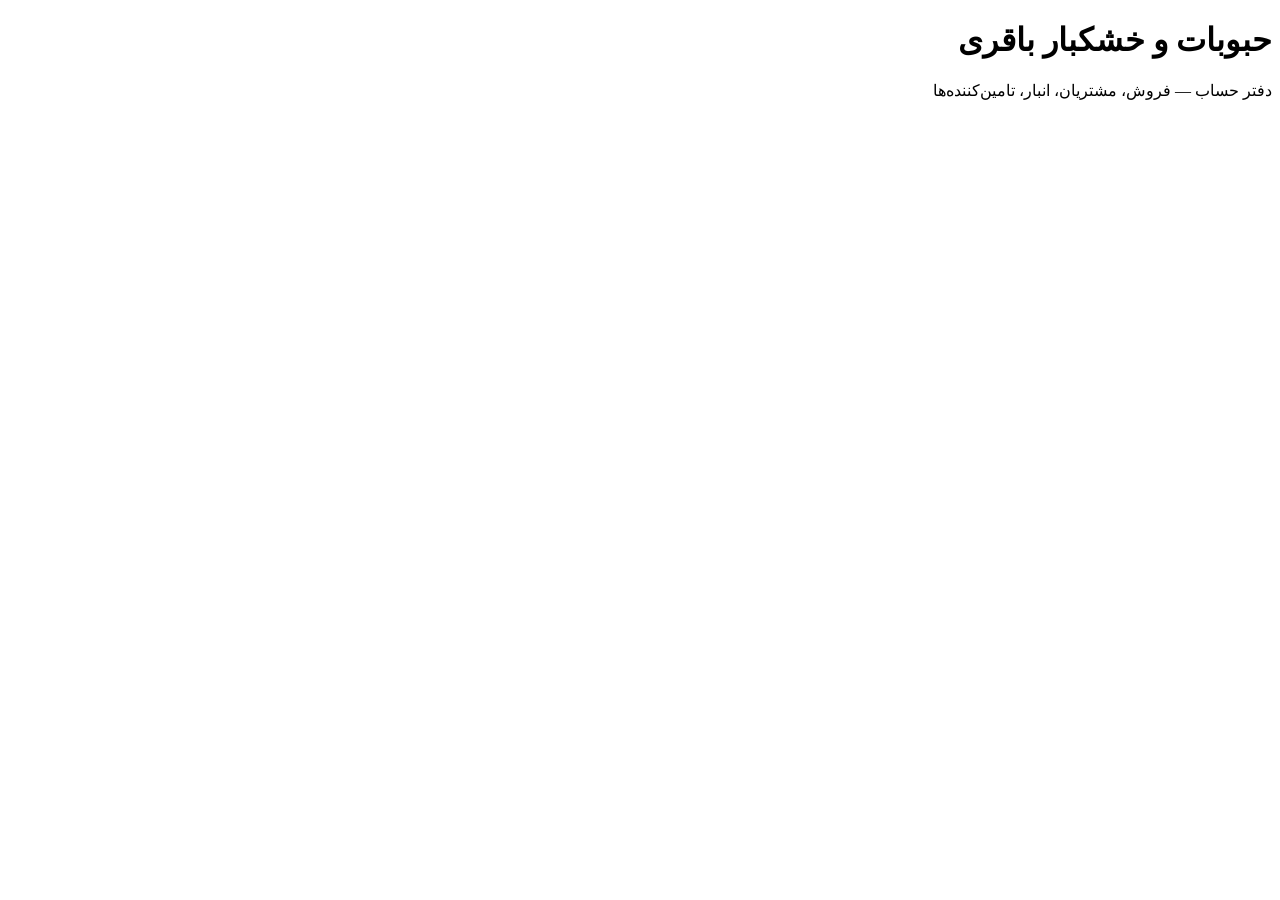
==== index.html @ 44a93c61 "Add files via upload" ====
<!DOCTYPE html>
<html lang="fa" dir="rtl" data-spa-shell="1">
<head>
<meta charset="UTF-8">
<meta http-equiv="Cache-Control" content="no-cache, no-store, must-revalidate">
<meta http-equiv="Pragma" content="no-cache">
<meta http-equiv="Expires" content="0">
<meta name="viewport" content="width=device-width, initial-scale=1.0, maximum-scale=1.0">
<link rel="manifest" href="./manifest.json">
<meta name="apple-mobile-web-app-capable" content="yes">
<meta name="apple-mobile-web-app-status-bar-style" content="black-translucent">
<meta name="apple-mobile-web-app-title" content="باقری">
<link rel="apple-touch-icon" href="./icons/apple-touch-icon.png">
<title>داشبورد — حبوبات و خشکبار باقری</title>
<script src="./vendor/xlsx.full.min.js"></script>
<script src="./vendor/html2canvas.min.js"></script>
<link rel="stylesheet" href="./css/app.css">
<style>
.report-section{margin-bottom:22px;}
.report-section h3{font-size:1rem;margin:0 0 10px;font-weight:800;}
.report-note{font-size:.75rem;color:var(--ink-soft);margin:6px 0 0;line-height:1.5;}
.debt-row a{text-decoration:none;color:inherit;}
</style>
</head>
<body class="page-dashboard">
<header>
  <h1>حبوبات و خشکبار باقری</h1>
  <p>دفتر حساب — فروش، مشتریان، انبار، تامین‌کننده‌ها</p>
</header>
<nav id="nav"></nav>
<main id="main"></main>
<button class="fab" id="fab" style="display:none;">+</button>
<div id="modalRoot"></div>
<div class="toast" id="toast"></div>
<div id="printArea"></div>

<script src="./js/models.js"></script>
<script src="./js/ui.js"></script>
<script src="./js/db.js"></script>
<script src="./js/calc.js"></script>
<script src="./js/stock.js"></script>
<script src="./js/payments.js"></script>
<script src="./js/backup.js"></script>
<script src="./js/pin-lock.js"></script>
<script src="./js/nav.js"></script>
<script src="./js/app.js"></script>
<script src="./js/prospect-scoring.js"></script>
<script src="./js/prospect-db.js"></script>
<script src="./js/prospect-core.js"></script>
<script src="./js/router.js"></script>
<script src="./js/view.host.js"></script>
<script src="./js/views/dashboard.js"></script>
<script src="./js/views/reports.js"></script>
<script src="./js/views/products.js"></script>
<script src="./js/views/inventory.js"></script>
<script src="./js/views/customers.js"></script>
<script src="./js/views/customer.js"></script>
<script src="./js/views/payments.js"></script>
<script src="./js/views/invoices.js"></script>
<script src="./js/views/suppliers.js"></script>
<script src="./js/views/supplier.js"></script>
<script src="./js/views/visits.js"></script>
<script src="./js/views/prospects.js"></script>
<script src="./js/views/prospect.js"></script>
<script src="./js/views/prospect-routes.js"></script>
<script src="./js/views/evaluation.js"></script>
<script src="./js/views/checks.js"></script>
<script src="./js/views/invoice.js"></script>
<script src="./js/views/settings.js"></script>

<script>
/* Phase 3-9 SPA shell */
bootSpaShell();
</script>
<script src="./js/sw-register.js"></script>
</body>
</html>
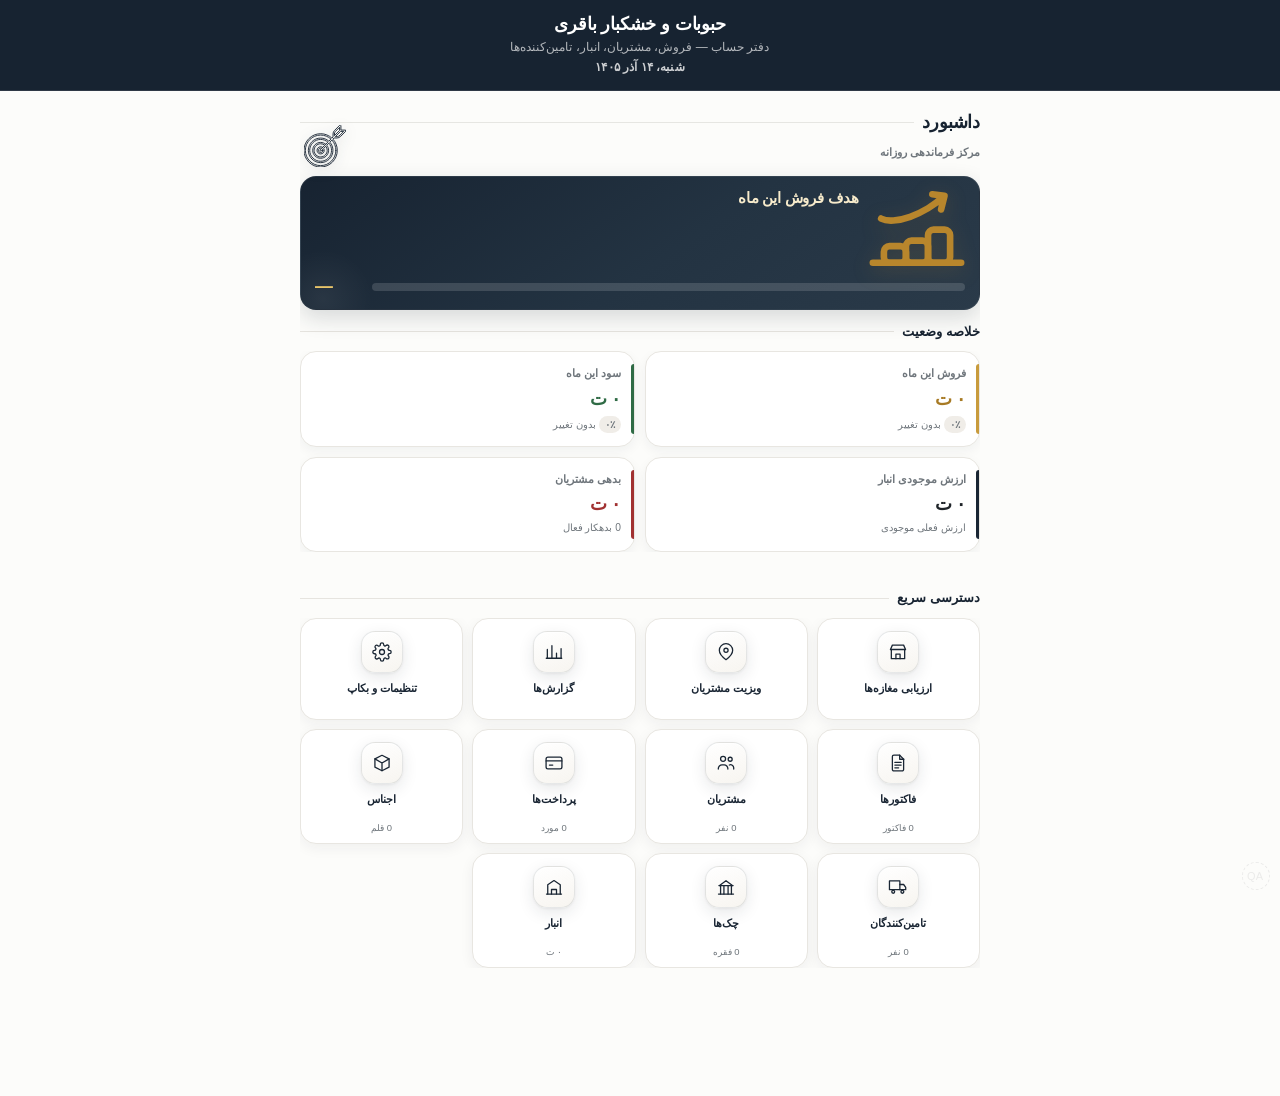
==== commit f81ce5b5: "Add files via upload" ====
--- a/index.html
+++ b/index.html
@@ -26,6 +26,7 @@
 <header>
   <h1>حبوبات و خشکبار باقری</h1>
   <p>دفتر حساب — فروش، مشتریان، انبار، تامین‌کننده‌ها</p>
+  <p class="header-date" id="header-date" aria-live="polite"></p>
 </header>
 <nav id="nav"></nav>
 <main id="main"></main>
--- a/css/app.css
+++ b/css/app.css
@@ -0,0 +1,2037 @@
+/* ============================================================
+   حبوبات و خشکبار باقری — Design System
+   Navy + Green + White | Mobile-First | CSS only
+   Compatible with all existing HTML class names
+   ============================================================ */
+
+:root{
+  /* Core palette (Option 3 reference) */
+  --color-primary:#172331;
+  --color-primary-dark:#0D151D;
+  --color-primary-soft:#293847;
+  --color-accent:#C89B3C;
+  --color-accent-dark:#A77A24;
+  --color-accent-soft:#F0EDE8;
+  --color-bg:#FCFCFA;
+  --color-surface:#FFFFFF;
+  --color-surface-2:#F3F1ED;
+  --color-border:#E6E4DF;
+  --color-text:#1F2429;
+  --color-text-muted:#6F767C;
+  --color-success:#2F6B45;
+  --color-success-soft:#E8F3EC;
+  --color-danger:#A13131;
+  --color-warning:#D97706;
+  --color-warning-soft:#FEF3E2;
+  --color-info:#1A2634;
+
+  --shadow-xs:0 1px 2px rgba(26,38,52,.04);
+  --shadow-sm:0 4px 12px rgba(26,38,52,.06);
+  --shadow-md:0 8px 24px rgba(26,38,52,.09);
+  --radius-xs:8px;
+  --radius-sm:12px;
+  --radius-md:16px;
+  --radius-lg:20px;
+  --radius-pill:999px;
+  --space-1:4px;
+  --space-2:8px;
+  --space-3:12px;
+  --space-4:16px;
+  --space-5:20px;
+  --space-6:24px;
+  --touch:44px;
+  --safe-top:env(safe-area-inset-top,0px);
+  --safe-bottom:env(safe-area-inset-bottom,0px);
+  --font:-apple-system,BlinkMacSystemFont,'Vazirmatn','Segoe UI',Tahoma,sans-serif;
+
+  /* Legacy aliases — do not remove */
+  --primary:var(--color-primary);
+  --primary-dark:var(--color-primary-dark);
+  --primary-soft:var(--color-primary-soft);
+  --accent:var(--color-accent);
+  --accent-dark:var(--color-accent-dark);
+  --accent-soft:var(--color-accent-soft);
+  --bg:var(--color-bg);
+  --surface:var(--color-surface);
+  --surface-2:var(--color-surface-2);
+  --text:var(--color-text);
+  --muted:var(--color-text-muted);
+  --success:var(--color-success);
+  --danger:var(--color-danger);
+  --warning:var(--color-warning);
+  --border:var(--color-border);
+  --shadow:var(--shadow-sm);
+  --shadow-sm:0 4px 12px rgba(26,38,52,.06);
+  --radius:var(--radius-md);
+  --radius-sm:12px;
+  --paper:var(--color-bg);
+  --paper-2:var(--color-surface);
+  --card:var(--color-surface);
+  --ink:var(--color-text);
+  --ink-soft:var(--color-text-muted);
+  --olive:var(--color-success);
+  --olive-dark:var(--color-primary);
+  --gold:var(--color-accent);
+  --gold-soft:var(--color-accent-soft);
+  --rust:var(--color-danger);
+  --amber:var(--color-warning);
+  --red:var(--color-danger);
+  --line:var(--color-border);
+}
+
+*,*::before,*::after{box-sizing:border-box;-webkit-tap-highlight-color:transparent;}
+html{-webkit-text-size-adjust:100%;}
+body{
+  margin:0;
+  font-family:var(--font);
+  background:var(--color-bg);
+  color:var(--color-text);
+  min-height:100vh;
+  font-size:15px;
+  line-height:1.55;
+  font-variant-numeric:tabular-nums;
+  -webkit-font-smoothing:antialiased;
+}
+
+/* ===================== HEADER ===================== */
+header{
+  padding:calc(12px + var(--safe-top)) 16px 14px;
+  text-align:center;
+  background:var(--color-primary);
+  border-bottom:1px solid rgba(255,255,255,0.08);
+  color:#fff;
+  position:relative;
+  z-index:5;
+}
+header h1{
+  margin:0;
+  font-size:1.08rem;
+  font-weight:800;
+  color:#fff;
+  letter-spacing:.15px;
+  line-height:1.35;
+}
+header p{
+  margin:3px 0 0;
+  font-size:.75rem;
+  color:rgba(255,255,255,.68);
+  font-weight:500;
+  line-height:1.4;
+}
+header .header-date{
+  margin:4px 0 0;
+  font-size:.72rem;
+  color:rgba(255,255,255,.78);
+  font-weight:600;
+  line-height:1.35;
+  letter-spacing:.1px;
+}
+
+/* ===================== NAV (top bar only — never match .bottom-nav) ===================== */
+nav#nav{
+  display:flex;
+  overflow-x:auto;
+  gap:6px;
+  background:var(--color-surface);
+  border-bottom:1px solid var(--color-border);
+  position:sticky;
+  top:0;
+  z-index:10;
+  -webkit-overflow-scrolling:touch;
+  padding:8px 10px;
+  box-shadow:var(--shadow-xs);
+  scrollbar-width:none;
+}
+nav#nav::-webkit-scrollbar{display:none;}
+nav#nav button,
+nav#nav a.nav-link{
+  flex:0 0 auto;
+  min-width:auto;
+  min-height:34px;
+  padding:6px 12px;
+  border:1px solid transparent;
+  background:transparent;
+  font-family:inherit;
+  font-size:.76rem;
+  font-weight:600;
+  color:var(--color-text-muted);
+  cursor:pointer;
+  border-radius:var(--radius-pill);
+  white-space:nowrap;
+  text-decoration:none;
+  display:inline-flex;
+  align-items:center;
+  justify-content:center;
+  transition:background .12s,color .12s;
+}
+nav#nav button.active,
+nav#nav a.nav-link.active{
+  color:#fff;
+  background:var(--color-primary);
+  border-color:var(--color-primary);
+}
+nav#nav a.nav-link:active,
+nav#nav button:active{opacity:.85;}
+
+/* ===================== MAIN ===================== */
+main{
+  padding:14px 14px calc(88px + var(--safe-bottom));
+  max-width:720px;
+  margin:0 auto;
+}
+
+/* ===================== TYPOGRAPHY ===================== */
+h2.section-title{
+  font-size:1.05rem;
+  margin:4px 0 14px;
+  color:var(--color-primary);
+  font-weight:800;
+  display:flex;
+  align-items:center;
+  gap:8px;
+  letter-spacing:-.2px;
+}
+h2.section-title::after{
+  content:"";
+  flex:1;
+  border-bottom:1px solid var(--color-border);
+  opacity:.9;
+}
+h3.sub-title{
+  font-size:.88rem;
+  margin:16px 0 10px;
+  color:var(--color-primary);
+  font-weight:800;
+}
+
+/* ===================== CARDS ===================== */
+.cards{
+  display:grid;
+  grid-template-columns:1fr 1fr;
+  gap:10px;
+  margin-bottom:14px;
+}
+.card{
+  background:var(--color-surface);
+  border:1px solid var(--color-border);
+  border-radius:var(--radius-md);
+  padding:14px;
+  box-shadow:var(--shadow-xs);
+}
+.card .label{
+  font-size:.7rem;
+  color:var(--color-text-muted);
+  margin-bottom:6px;
+  font-weight:600;
+  letter-spacing:.1px;
+}
+.card .value{
+  font-size:1.12rem;
+  font-weight:800;
+  color:var(--color-text);
+  letter-spacing:-.3px;
+  line-height:1.25;
+}
+.card.wide{grid-column:1/-1;}
+
+.accent-olive{color:var(--color-success) !important;}
+.accent-rust{color:var(--color-danger) !important;}
+.accent-red{color:var(--color-danger) !important;}
+.accent-amber{color:var(--color-warning) !important;}
+
+/* ===================== LISTS ===================== */
+.ledger-row{
+  display:flex;
+  align-items:center;
+  gap:10px;
+  padding:13px 2px;
+  border-bottom:1px solid var(--color-border);
+  cursor:pointer;
+  min-height:52px;
+}
+.ledger-row:last-child{border-bottom:none;}
+.ledger-row .name{
+  font-weight:700;
+  font-size:1rem;
+  color:var(--color-text);
+  white-space:nowrap;
+  overflow:hidden;
+  text-overflow:ellipsis;
+  min-width:0;
+  line-height:1.35;
+}
+.ledger-row .filler{
+  flex:1;
+  border-bottom:none;
+  height:0;
+  min-width:6px;
+}
+.ledger-row .amount{
+  font-weight:800;
+  white-space:nowrap;
+  text-align:left;
+  flex-shrink:0;
+  font-size:.9rem;
+  color:var(--color-text);
+  letter-spacing:-.2px;
+}
+.ledger-row .sub{
+  font-size:.72rem;
+  color:var(--color-text-muted);
+  display:block;
+  font-weight:500;
+  overflow:hidden;
+  text-overflow:ellipsis;
+  margin-top:2px;
+  line-height:1.35;
+}
+a.ledger-row{
+  text-decoration:none;
+  color:inherit;
+}
+a.ledger-row:active{
+  background:var(--color-surface-2);
+  border-radius:var(--radius-sm);
+}
+
+/* ===================== BUTTONS ===================== */
+.btn{
+  display:inline-flex;
+  align-items:center;
+  justify-content:center;
+  gap:6px;
+  background:var(--color-success);
+  color:#fff;
+  border:none;
+  padding:12px 16px;
+  min-height:var(--touch);
+  border-radius:var(--radius-sm);
+  font-family:inherit;
+  font-weight:700;
+  font-size:.88rem;
+  cursor:pointer;
+  text-decoration:none;
+  box-shadow:0 3px 12px rgba(47,107,69,.22);
+  transition:transform .1s, opacity .1s;
+}
+.btn:active{opacity:.9;transform:scale(.98);}
+.btn.secondary{
+  background:var(--color-surface);
+  color:var(--color-primary);
+  border:1.5px solid var(--color-border);
+  box-shadow:none;
+}
+.btn.danger{
+  background:var(--color-danger);
+  box-shadow:0 3px 10px rgba(224,69,69,.2);
+}
+.btn.small{
+  padding:8px 12px;
+  font-size:.78rem;
+  min-height:36px;
+  border-radius:10px;
+  box-shadow:none;
+}
+.btn:disabled{
+  opacity:.42;
+  cursor:not-allowed;
+  box-shadow:none;
+}
+.btn-row{
+  display:flex;
+  gap:8px;
+  flex-wrap:wrap;
+  margin-top:12px;
+}
+
+/* ===================== CHIPS ===================== */
+.chip-row{
+  display:flex;
+  gap:6px;
+  flex-wrap:wrap;
+  margin-bottom:12px;
+}
+.chip{
+  padding:6px 11px;
+  border-radius:var(--radius-pill);
+  border:1.5px solid var(--color-border);
+  background:var(--color-surface);
+  font-size:.74rem;
+  color:var(--color-text-muted);
+  cursor:pointer;
+  font-family:inherit;
+  font-weight:600;
+  min-height:32px;
+  line-height:1.2;
+}
+.chip.active{
+  background:var(--color-primary);
+  color:#fff;
+  border-color:var(--color-primary);
+}
+
+/* ===================== FAB ===================== */
+.fab{
+  position:fixed;
+  left:16px;
+  bottom:calc(16px + var(--safe-bottom));
+  width:56px;
+  height:56px;
+  border-radius:50%;
+  background:var(--color-success);
+  color:#fff;
+  font-size:1.75rem;
+  border:none;
+  box-shadow:0 8px 22px rgba(47,107,69,.32);
+  cursor:pointer;
+  z-index:20;
+  display:flex;
+  align-items:center;
+  justify-content:center;
+  line-height:1;
+}
+.fab:active{transform:scale(.94);}
+
+/* ===================== SHEET / MODAL ===================== */
+.overlay{
+  position:fixed;
+  inset:0;
+  background:rgba(11,31,58,.5);
+  display:flex;
+  align-items:flex-end;
+  justify-content:center;
+  /* Must be above .bottom-nav (z-index:40) so sheet actions are tappable */
+  z-index:60;
+}
+.sheet{
+  background:var(--color-surface);
+  width:100%;
+  max-width:720px;
+  max-height:90vh;
+  overflow-y:auto;
+  border-radius:var(--radius-lg) var(--radius-lg) 0 0;
+  /* Extra bottom padding so primary actions (ثبت) are not flush / covered */
+  padding:18px 16px calc(28px + var(--safe-bottom));
+  border-top:none;
+  -webkit-overflow-scrolling:touch;
+  box-shadow:0 -10px 40px rgba(11,31,58,.15);
+}
+.sheet h3{
+  margin:0 0 14px;
+  color:var(--color-primary);
+  padding-left:32px;
+  font-weight:800;
+  font-size:1.05rem;
+}
+.field{margin-bottom:14px;}
+.field label{
+  display:block;
+  font-size:.75rem;
+  color:var(--color-text-muted);
+  margin-bottom:6px;
+  font-weight:600;
+}
+.field input,
+.field select,
+.field textarea{
+  width:100%;
+  padding:12px 14px;
+  border:1.5px solid var(--color-border);
+  border-radius:var(--radius-sm);
+  font-family:inherit;
+  font-size:16px;
+  background:var(--color-surface);
+  color:var(--color-text);
+  transition:border-color .15s, box-shadow .15s;
+  min-height:46px;
+}
+.field select{appearance:none;background-image:none;}
+.field input:focus,
+.field select:focus,
+.field textarea:focus{
+  outline:none;
+  border-color:var(--color-accent);
+  box-shadow:0 0 0 3px var(--color-accent-soft);
+}
+.field textarea{resize:vertical;min-height:72px;}
+
+.close-x{
+  position:absolute;
+  left:12px;
+  top:12px;
+  background:var(--color-surface-2);
+  border:none;
+  font-size:1.2rem;
+  color:var(--color-text-muted);
+  cursor:pointer;
+  width:36px;
+  height:36px;
+  border-radius:10px;
+  display:flex;
+  align-items:center;
+  justify-content:center;
+}
+.close-x:active{background:var(--color-border);}
+
+.empty{
+  text-align:center;
+  color:var(--color-text-muted);
+  padding:32px 14px;
+  font-size:.9rem;
+  line-height:1.6;
+}
+
+.badge{
+  display:inline-block;
+  padding:3px 9px;
+  border-radius:var(--radius-pill);
+  font-size:.68rem;
+  font-weight:700;
+}
+.badge.pending{background:var(--color-warning-soft);color:#B86A12;}
+.badge.cleared{background:var(--color-success-soft);color:var(--color-success);}
+.badge.low{background:#FDECEC;color:var(--color-danger);}
+
+.toast{
+  position:fixed;
+  bottom:calc(84px + var(--safe-bottom));
+  left:50%;
+  transform:translateX(-50%) translateY(10px);
+  background:var(--color-primary);
+  color:#fff;
+  padding:11px 18px;
+  border-radius:var(--radius-pill);
+  font-size:.82rem;
+  font-weight:700;
+  opacity:0;
+  pointer-events:none;
+  transition:opacity .2s, transform .2s;
+  z-index:70;
+  white-space:nowrap;
+  max-width:90vw;
+  overflow:hidden;
+  text-overflow:ellipsis;
+  box-shadow:var(--shadow-md);
+}
+.toast.show{
+  opacity:1;
+  transform:translateX(-50%) translateY(0);
+}
+
+/* ===================== SEARCH (no reflow risk) ===================== */
+input[type="search"],
+input#customer-search,
+input#product-search,
+input#supplier-search,
+input#invoice-search,
+input#payment-search,
+input#check-search,
+input#visit-search,
+input#prospect-search,
+input#list-search-input,
+main .field input,
+main input[placeholder*="جستجو"],
+main input[placeholder*="جستجوی"]{
+  width:100%;
+  padding:12px 14px;
+  border:1.5px solid var(--color-border);
+  border-radius:var(--radius-sm);
+  font-family:inherit;
+  font-size:16px;
+  background:var(--color-surface);
+  color:var(--color-text);
+  margin-bottom:2px;
+  min-height:46px;
+  box-shadow:var(--shadow-xs);
+}
+main input:focus,
+input[type="search"]:focus{
+  outline:none;
+  border-color:var(--color-accent);
+  box-shadow:0 0 0 3px var(--color-accent-soft);
+}
+main select,
+.field select,
+#payment-sort,
+#check-sort,
+#visit-sort,
+#prospect-sort,
+#invoice-sort,
+#product-sort,
+#supplier-sort,
+#customer-sort{
+  width:100%;
+  padding:11px 12px;
+  border:1.5px solid var(--color-border);
+  border-radius:var(--radius-sm);
+  font-family:inherit;
+  font-size:15px;
+  background:var(--color-surface);
+  color:var(--color-text);
+  min-height:44px;
+}
+.field select{
+  font-size:16px;
+}
+
+/* ===================== DASHBOARD ===================== */
+.dash-stats{
+  display:grid;
+  grid-template-columns:1fr 1fr;
+  gap:10px;
+  margin-bottom:16px;
+}
+.dash-stat{
+  background:var(--color-surface);
+  border:1px solid var(--color-border);
+  border-radius:var(--radius-md);
+  padding:14px 12px;
+  box-shadow:var(--shadow-xs);
+}
+.dash-stat .label{
+  font-size:.68rem;
+  color:var(--color-text-muted);
+  margin-bottom:6px;
+  font-weight:600;
+}
+.dash-stat .value{
+  font-size:1.05rem;
+  font-weight:800;
+  color:var(--color-text);
+  letter-spacing:-.25px;
+  line-height:1.25;
+}
+.dash-stat.wide{grid-column:1/-1;}
+@media (min-width:380px){
+  .dash-stats{grid-template-columns:1fr 1fr 1fr;}
+  .dash-stat.wide{grid-column:1/-1;}
+}
+
+.dash-section-label{
+  font-size:.82rem;
+  font-weight:800;
+  color:var(--color-primary);
+  margin:10px 0 10px;
+  display:flex;
+  align-items:center;
+  gap:8px;
+}
+.dash-section-label::after{
+  content:"";
+  flex:1;
+  border-bottom:1px solid var(--color-border);
+}
+
+.dash-grid{
+  display:grid;
+  grid-template-columns:repeat(3,1fr);
+  gap:8px;
+  margin-bottom:16px;
+}
+@media (min-width:420px){
+  .dash-grid{grid-template-columns:repeat(4,1fr);}
+}
+@media (min-width:640px){
+  .dash-grid{grid-template-columns:repeat(5,1fr);gap:10px;}
+}
+
+a.dash-tile{
+  display:flex;
+  flex-direction:column;
+  align-items:center;
+  justify-content:center;
+  gap:6px;
+  min-height:88px;
+  padding:10px 4px;
+  background:var(--color-surface);
+  border:1px solid var(--color-border);
+  border-radius:var(--radius-md);
+  text-decoration:none;
+  color:var(--color-text);
+  box-shadow:var(--shadow-xs);
+  transition:transform .1s, box-shadow .1s;
+}
+a.dash-tile:active{
+  transform:scale(.96);
+  box-shadow:none;
+}
+a.dash-tile .dash-ico{
+  width:40px;
+  height:40px;
+  border-radius:11px;
+  display:flex;
+  align-items:center;
+  justify-content:center;
+  background:var(--color-accent-soft);
+}
+a.dash-tile .dash-ico svg{
+  width:20px;
+  height:20px;
+  display:block;
+  stroke:var(--color-primary);
+  color:var(--color-primary);
+}
+a.dash-tile .dash-title{
+  font-size:.72rem;
+  font-weight:700;
+  text-align:center;
+  color:var(--color-primary);
+  line-height:1.25;
+  padding:0 2px;
+}
+a.dash-tile .dash-sub{
+  font-size:.62rem;
+  color:var(--color-text-muted);
+  text-align:center;
+  margin-top:-2px;
+  line-height:1.2;
+}
+
+.dash-activity{
+  background:var(--color-surface);
+  border:1px solid var(--color-border);
+  border-radius:var(--radius-md);
+  padding:2px 12px 6px;
+  margin-bottom:14px;
+  box-shadow:var(--shadow-xs);
+}
+.dash-activity .ledger-row{cursor:default;min-height:48px;}
+.dash-activity a.ledger-row{cursor:pointer;}
+
+/* Hide top nav on dashboard — tiles are the main nav */
+body.page-dashboard #nav,
+body[data-page="dashboard"] #nav{
+  display:none !important;
+}
+
+/* ===================== SETTINGS / REPORTS ===================== */
+/* .settings-warn removed here on 2026-08-20: fully and permanently shadowed
+   by the settings view styles (loads after this file, sets
+   every property this rule set). Verified zero live usage elsewhere. */
+.settings-section{margin-bottom:22px;}
+.settings-section h3{
+  font-size:.95rem;
+  margin:0 0 10px;
+  font-weight:800;
+  color:var(--color-primary);
+}
+.report-section{margin-bottom:20px;}
+.report-section h3{
+  font-size:.92rem;
+  margin:0 0 10px;
+  font-weight:800;
+  color:var(--color-primary);
+}
+.report-note{
+  font-size:.72rem;
+  color:var(--color-text-muted);
+  margin:6px 0 0;
+  line-height:1.5;
+}
+.page-skeleton-note{
+  color:var(--color-text-muted);
+  padding:24px 12px;
+  font-size:.88rem;
+  line-height:1.7;
+}
+.page-title-bar{margin:0 0 12px;}
+.auto-backup-row{
+  display:flex;
+  align-items:center;
+  justify-content:space-between;
+  gap:10px;
+  padding:11px 0;
+  border-bottom:1px solid var(--color-border);
+}
+.auto-backup-row:last-child{border-bottom:none;}
+
+/* ===================== PROSPECT ===================== */
+.rank-pill{
+  display:inline-block;
+  padding:4px 10px;
+  border-radius:var(--radius-pill);
+  color:#fff;
+  font-weight:800;
+  font-size:.72rem;
+}
+.converted-banner{
+  background:var(--color-accent);
+  color:#fff;
+  border-radius:var(--radius-md);
+  padding:12px 14px;
+  margin-bottom:12px;
+  font-weight:700;
+  font-size:.9rem;
+}
+.prospect-subnav{
+  display:flex;
+  flex-wrap:wrap;
+  gap:8px;
+  margin-bottom:12px;
+}
+.chip-opt{
+  border:1.5px solid var(--color-border);
+  background:var(--color-surface);
+  color:var(--color-text);
+  border-radius:11px;
+  padding:10px 12px;
+  font-size:.84rem;
+  cursor:pointer;
+  font-family:inherit;
+  text-align:right;
+  min-height:42px;
+}
+.chip-opt.selected{
+  background:var(--color-primary);
+  border-color:var(--color-primary);
+  color:#fff;
+  font-weight:700;
+}
+.chip-wrap{display:flex;flex-wrap:wrap;gap:8px;}
+.live-score{
+  display:flex;
+  justify-content:space-between;
+  align-items:center;
+  gap:10px;
+  padding:14px;
+  border:1px solid var(--color-border);
+  border-radius:var(--radius-md);
+  margin-bottom:12px;
+  background:var(--color-surface);
+  box-shadow:var(--shadow-xs);
+}
+.live-score .num{
+  font-size:1.7rem;
+  font-weight:800;
+  color:var(--color-primary);
+  letter-spacing:-.5px;
+}
+.rank-badge{
+  padding:5px 12px;
+  border-radius:var(--radius-pill);
+  color:#fff;
+  font-weight:800;
+  font-size:.85rem;
+}
+.q-block{
+  margin-bottom:16px;
+  padding-bottom:14px;
+  border-bottom:1px dashed var(--color-border);
+}
+.q-title{
+  font-weight:700;
+  margin-bottom:8px;
+  font-size:.88rem;
+  color:var(--color-primary);
+}
+.debt-row a{text-decoration:none;color:inherit;}
+
+/* ===================== INVOICE PRINT DOCUMENT ===================== */
+/* روی صفحه دیده نمی‌شود، اما display:none نیست — عمداً.
+   اگر این ناحیه display:none باشد و فقط داخل @media print به block تبدیل شود،
+   کروم هرگز یک paint واقعی از <img> داخلش انجام نداده، و در لحظه‌ی چاپ
+   به‌جای تصویر یک آیکون broken-image (علامت سؤال) رسم می‌کند — حتی اگر
+   تصویر کاملاً load/decode شده باشد. به همین دلیل به‌جای display:none از
+   position:fixed + خارج از صفحه استفاده می‌شود: عنصر همیشه در درخت
+   layout/paint واقعی مرورگر هست (مثل holder مربوط به Export)، فقط دیده نمی‌شود. */
+#printArea{
+  position:fixed;
+  left:-99999px;
+  top:0;
+  width:0;
+  height:0;
+  overflow:hidden;
+  margin:0;
+  padding:0;
+}
+
+.inv-doc{
+  font-family: Vazirmatn, Tahoma, sans-serif;
+  color:#0b1f3a;
+  direction:rtl;
+  text-align:right;
+  background:#fff;
+  padding:12px 14px;
+  box-sizing:border-box;
+}
+.inv-head{
+  display:flex;
+  align-items:center;
+  justify-content:space-between;
+  gap:12px;
+  border-bottom:2px solid #0b1f3a;
+  padding-bottom:10px;
+  margin-bottom:12px;
+}
+.inv-logo{ flex:0 0 auto; }
+.inv-logo img{
+  display:block;
+  max-height:64px;
+  max-width:140px;
+  width:auto;
+  height:auto;
+  object-fit:contain;
+}
+.inv-brand{ flex:1 1 auto; text-align:center; }
+.inv-brand-name{ font-weight:800; font-size:1.05rem; }
+.inv-doc-title{ font-weight:600; font-size:.95rem; margin-top:2px; }
+.inv-meta{ flex:0 0 auto; font-size:.82rem; line-height:1.6; }
+.inv-customer{
+  font-size:.88rem;
+  line-height:1.7;
+  margin-bottom:12px;
+}
+.inv-table{
+  width:100%;
+  border-collapse:collapse;
+  font-size:.82rem;
+  margin-bottom:12px;
+}
+.inv-table th,.inv-table td{
+  border:1px solid #c5d0dc;
+  padding:6px 8px;
+  text-align:center;
+}
+.inv-table th{ background:#eef3f8; font-weight:700; }
+.inv-totals{
+  width:100%;
+  border-collapse:collapse;
+  font-size:.88rem;
+  margin-top:4px;
+}
+.inv-totals td{
+  padding:5px 8px;
+  border-bottom:1px solid #e2e8f0;
+}
+.inv-totals td:last-child{ text-align:left; font-variant-numeric:tabular-nums; }
+.inv-totals .inv-final td{ font-weight:800; border-bottom:2px solid #0b1f3a; }
+.inv-signatures{
+  display:flex;
+  justify-content:space-between;
+  gap:24px;
+  margin-top:28px;
+  font-size:.85rem;
+}
+.inv-signatures > div{ flex:1; text-align:center; }
+.inv-sig-line{
+  margin-top:36px;
+  border-bottom:1px solid #0b1f3a;
+  height:0;
+}
+
+/* ===================== PRINT ===================== */
+/* فقط سند داخل #printArea چاپ شود — نه کل صفحه CRM */
+@media print{
+  body *{ visibility:hidden !important; }
+  #printArea, #printArea *{ visibility:visible !important; }
+  #printArea{
+    display:block !important;
+    position:absolute;
+    left:0;
+    top:0;
+    width:100%;
+    height:auto;
+    overflow:visible;
+    margin:0;
+    padding:8px;
+    background:#fff !important;
+  }
+  .overlay,.sheet,header,nav,.fab,.toast,.bottom-nav,button.app-back,main{
+    display:none !important;
+  }
+  body{ background:#fff !important; }
+  .inv-logo img{ max-height:72px; max-width:160px; }
+}
+
+/* ===================== RESPONSIVE ===================== */
+@media (max-width:360px){
+  .dash-grid{grid-template-columns:repeat(3,1fr);gap:6px;}
+  a.dash-tile{min-height:80px;padding:8px 2px;}
+  a.dash-tile .dash-title{font-size:.68rem;}
+  .card .value,.dash-stat .value{font-size:.98rem;}
+  main{padding:12px 10px calc(96px + var(--safe-bottom));}
+}
+@media (min-width:768px){
+  main{padding:20px 20px 100px;}
+  header h1{font-size:1.12rem;}
+  a.dash-tile{min-height:100px;}
+  a.dash-tile .dash-title{font-size:.8rem;}
+  .cards{gap:12px;}
+}
+
+
+/* ===================== TOP NAV: secondary on mobile ===================== */
+/* Bottom nav is primary on phone; keep top nav for larger screens / fallback */
+@media (max-width: 900px){
+  nav#nav{
+    display:none !important;
+  }
+}
+@media (min-width: 901px){
+  nav#nav{
+    display:flex !important;
+  }
+  .bottom-nav{ display:none !important; }
+  main{ padding-bottom: 40px; }
+}
+
+/* Dashboard already hid top nav */
+body.page-dashboard #nav{
+  display:none !important;
+}
+
+/* ===================== BOTTOM NAVIGATION ===================== */
+.bottom-nav{
+  position:fixed !important;
+  top:auto !important;          /* reset any leftover top from generic rules */
+  left:0;
+  right:0;
+  bottom:0;
+  height:auto;
+  max-height:none;
+  width:100%;
+  z-index:40;
+  display:flex;
+  align-items:stretch;
+  justify-content:space-around;
+  overflow:visible;
+  background:var(--color-surface);
+  border:none;
+  border-top:1px solid var(--color-border);
+  border-bottom:none;
+  box-shadow:0 -4px 20px rgba(11,31,58,.06);
+  padding:6px 4px calc(6px + var(--safe-bottom));
+  min-height:calc(56px + var(--safe-bottom));
+  -webkit-overflow-scrolling:auto;
+}
+.bottom-nav-item{
+  flex:1 1 0;
+  display:flex;
+  flex-direction:column;
+  align-items:center;
+  justify-content:center;
+  gap:3px;
+  min-height:48px;
+  padding:4px 2px;
+  border:none;
+  background:transparent;
+  color:var(--color-text-muted);
+  text-decoration:none;
+  font-family:inherit;
+  font-size:.62rem;
+  font-weight:600;
+  cursor:pointer;
+  -webkit-tap-highlight-color:transparent;
+  border-radius:10px;
+  line-height:1.15;
+}
+.bottom-nav-item .bn-ico{
+  display:flex;
+  align-items:center;
+  justify-content:center;
+  width:24px; height:24px;
+}
+.bottom-nav-item .bn-ico svg{ display:block; }
+.bottom-nav-item .bn-label{
+  max-width:100%;
+  overflow:hidden;
+  text-overflow:ellipsis;
+  white-space:nowrap;
+  padding:0 1px;
+}
+.bottom-nav-item.active{
+  color:var(--color-primary);
+  font-weight:800;
+  background:var(--color-accent-soft);
+  border-radius:12px;
+  box-shadow:inset 0 2px 0 0 var(--color-accent);
+}
+.bottom-nav-item.active .bn-ico{
+  color:var(--color-primary);
+}
+.bottom-nav-item:active{
+  background:var(--color-surface-2);
+}
+
+/* ===================== MORE SHEET ===================== */
+.more-overlay{
+  position:fixed; inset:0;
+  background:rgba(11,31,58,.45);
+  z-index:45;
+  opacity:0;
+  transition:opacity .2s;
+}
+.more-overlay.show{ opacity:1; }
+.more-sheet{
+  position:fixed;
+  left:0; right:0; bottom:0;
+  z-index:46;
+  background:var(--color-surface);
+  border-radius:20px 20px 0 0;
+  padding:10px 16px calc(16px + var(--safe-bottom));
+  max-height:78vh;
+  overflow-y:auto;
+  transform:translateY(110%);
+  transition:transform .28s cubic-bezier(0.32, 0.72, 0, 1);
+  box-shadow:0 -12px 40px rgba(11,31,58,.18);
+  -webkit-overflow-scrolling:touch;
+}
+.more-sheet.show{ transform:translateY(0); }
+.more-sheet-handle{
+  width:40px; height:4px;
+  border-radius:999px;
+  background:var(--color-border);
+  margin:4px auto 12px;
+}
+.more-sheet-title{
+  font-size:1rem;
+  font-weight:800;
+  color:var(--color-primary);
+  margin:0 0 12px;
+  text-align:center;
+}
+.more-sheet-list{
+  display:flex;
+  flex-direction:column;
+  gap:4px;
+  margin-bottom:12px;
+}
+.more-sheet-item{
+  display:block;
+  padding:14px 14px;
+  border-radius:12px;
+  text-decoration:none;
+  color:var(--color-text);
+  font-weight:700;
+  font-size:.92rem;
+  background:var(--color-surface);
+  border:1px solid var(--color-border);
+}
+.more-sheet-item.active{
+  background:var(--color-accent-soft);
+  border-color:var(--color-accent);
+  color:var(--color-accent-dark);
+}
+.more-sheet-item:active{
+  background:var(--color-surface-2);
+}
+.more-sheet-close{
+  width:100%;
+  margin-top:4px;
+}
+body.more-open{
+  overflow:hidden;
+}
+
+/* FAB above bottom nav */
+.fab{
+  bottom: calc(72px + var(--safe-bottom)) !important;
+  z-index: 35;
+}
+.toast{
+  bottom: calc(78px + var(--safe-bottom)) !important;
+}
+
+/* Dashboard grid: 2 columns on phone (closer to reference density) */
+@media (max-width: 419px){
+  .dash-grid{
+    grid-template-columns: repeat(2, 1fr) !important;
+    gap:10px;
+  }
+  a.dash-tile{
+    min-height:100px;
+    padding:14px 8px;
+  }
+  a.dash-tile .dash-title{ font-size:.8rem; }
+  a.dash-tile .dash-ico{
+    width:44px; height:44px;
+  }
+  a.dash-tile .dash-ico svg{ width:22px; height:22px; }
+}
+
+
+/* ===================== DASHBOARD TARGET (read-only Prospect) ===================== */
+a.dash-target{
+  display:block;
+  text-decoration:none;
+  color:inherit;
+  background:linear-gradient(135deg, #1A2634 0%, #2C3D4F 100%);
+  color:#fff;
+  border-radius:16px;
+  padding:14px 16px;
+  margin:0 0 14px;
+  box-shadow:0 6px 18px rgba(11,31,58,.18);
+}
+a.dash-target.is-done{
+  background:linear-gradient(135deg, #315F3B 0%, #3B7A4A 100%);
+}
+.dash-target-top{
+  display:flex;
+  align-items:center;
+  justify-content:space-between;
+  gap:8px;
+  margin-bottom:6px;
+}
+.dash-target-title{
+  font-size:.78rem;
+  font-weight:700;
+  opacity:.9;
+}
+.dash-target-pct{
+  font-size:.85rem;
+  font-weight:800;
+}
+.dash-target-nums{
+  font-size:1.35rem;
+  font-weight:800;
+  letter-spacing:-.3px;
+  margin-bottom:8px;
+}
+.dash-target-bar{
+  height:6px;
+  border-radius:999px;
+  background:rgba(255,255,255,.22);
+  overflow:hidden;
+  margin-bottom:8px;
+}
+.dash-target-bar > span{
+  display:block;
+  height:100%;
+  background:#fff;
+  border-radius:999px;
+  min-width:0;
+}
+.dash-target-foot{
+  display:flex;
+  align-items:center;
+  justify-content:space-between;
+  gap:8px;
+  font-size:.75rem;
+  font-weight:600;
+  opacity:.95;
+}
+.dash-target-link{
+  font-size:.72rem;
+  opacity:.85;
+  font-weight:600;
+}
+.dash-target-body{
+  font-size:.9rem;
+  font-weight:700;
+  margin-top:4px;
+}
+.dash-target-done,
+.dash-target-remain{
+  font-weight:700;
+}
+
+
+
+/* ===================== INVOICE FORM ROW (UI only) ===================== */
+.inv-item-row{
+  display:flex; gap:6px; align-items:flex-end; position:relative; flex-wrap:nowrap;
+}
+.inv-item-product{ flex:1 1 auto; min-width:0; position:relative; }
+.inv-item-product .row-product-search[readonly]{
+  cursor:pointer; background:var(--color-surface); caret-color:transparent;
+}
+.inv-item-qty{ flex:0 0 auto; width:5.25rem; min-width:5.25rem; }
+.inv-item-price{ flex:0 0 auto; width:7.25rem; min-width:6.5rem; }
+.inv-item-price .row-price{ font-size:1.02rem; font-weight:700; font-variant-numeric:tabular-nums; }
+.inv-item-qty .row-qty{ font-variant-numeric:tabular-nums; text-align:center; }
+.inv-item-del{ flex:0 0 auto; }
+.inv-item-del .row-del{ padding:10px 12px; min-width:44px; }
+
+.inv-row-meta{ margin:2px 0 12px; padding:0 2px; }
+.inv-row-line-total{
+  font-size:.95rem; font-weight:800; color:var(--color-text);
+  letter-spacing:-.2px; line-height:1.4; font-variant-numeric:tabular-nums;
+  white-space:normal; overflow-wrap:anywhere;
+}
+.inv-row-line-total strong{ font-weight:800; color:var(--color-primary); }
+.inv-row-profit-line{ font-size:.72rem; font-weight:600; margin-top:2px; line-height:1.35; }
+.inv-price-info-btn{
+  display:inline-flex; align-items:center; margin-top:6px; padding:5px 10px;
+  border-radius:999px; border:1px solid var(--color-border); background:var(--color-surface);
+  color:var(--color-primary); font-family:inherit; font-size:.72rem; font-weight:700;
+  cursor:pointer; min-height:32px; position:relative; z-index:2;
+}
+.inv-price-info-btn[aria-expanded="true"]{ background:var(--color-accent-soft); border-color:var(--color-accent); }
+.inv-price-info-panel{
+  margin-top:8px; padding:10px 12px; border:1px solid var(--color-border);
+  border-radius:12px; background:var(--color-surface-2); max-width:100%; width:100%;
+}
+.inv-price-info-panel[hidden]{ display:none !important; }
+.inv-price-info-grid{ display:flex; flex-direction:column; gap:10px; }
+.inv-price-info-row{ display:flex; flex-direction:column; gap:2px; font-size:.8rem; line-height:1.45; }
+.inv-price-info-row .k{ color:var(--color-text-muted); font-weight:600; }
+.inv-price-info-row .v{ font-weight:700; color:var(--color-text); font-variant-numeric:tabular-nums; word-break:break-word; }
+
+/* Product selector — wide, height-capped, sticky search (screen only) */
+.prod-drop{
+  display:none;
+  position:fixed;
+  z-index:120;
+  background:var(--color-surface);
+  border:1.5px solid var(--color-border);
+  border-radius:14px;
+  box-shadow:0 12px 40px rgba(11,31,58,.18);
+  overflow:hidden;
+  box-sizing:border-box;
+}
+.prod-drop.is-open{ display:flex !important; flex-direction:column; }
+.prod-drop[hidden]{ display:none !important; }
+.prod-drop-panel{
+  display:flex; flex-direction:column; min-height:0; max-height:inherit; height:100%; overflow:hidden;
+}
+.prod-drop-search-wrap{
+  flex:0 0 auto; padding:10px 10px 8px;
+  border-bottom:1px solid var(--color-border);
+  background:var(--color-surface);
+}
+.prod-drop-search{
+  width:100%; padding:11px 12px; border:1.5px solid var(--color-border);
+  border-radius:11px; font-family:inherit; font-size:16px;
+  background:var(--color-surface-2); box-sizing:border-box; min-height:44px;
+}
+.prod-drop-search:focus{
+  outline:none; border-color:var(--color-accent);
+  box-shadow:0 0 0 3px var(--color-accent-soft);
+}
+.prod-drop-list{
+  flex:1 1 auto; overflow-y:auto; -webkit-overflow-scrolling:touch; min-height:0;
+}
+.prod-drop-item{
+  display:flex; flex-direction:column; align-items:stretch; gap:3px;
+  padding:12px 14px; border-bottom:1px solid var(--color-border);
+  cursor:pointer; text-align:right;
+}
+.prod-drop-item:active{ background:var(--color-surface-2); }
+.prod-drop-name{
+  font-size:.92rem; font-weight:700; color:var(--color-text);
+  line-height:1.35; white-space:nowrap; overflow:hidden; text-overflow:ellipsis;
+}
+.prod-drop-stock{
+  font-size:.75rem; font-weight:500; color:var(--color-text-muted); line-height:1.3;
+}
+.prod-drop-empty{
+  padding:20px 14px; text-align:center; color:var(--color-text-muted); font-size:.85rem;
+}
+
+/* Keep selector/invoice chrome out of print output */
+@media print{
+  .prod-drop, .inv-price-info-btn, .inv-price-info-panel{ display:none !important; }
+}
+
+@media (min-width:480px){
+  .inv-price-info-row{ flex-direction:row; justify-content:space-between; align-items:baseline; gap:12px; }
+  .inv-item-qty{ width:5.5rem; min-width:5.5rem; }
+  .inv-item-price{ width:8rem; min-width:7rem; }
+}
+@media (max-width:360px){
+  .inv-item-qty{ width:4.85rem; min-width:4.85rem; }
+  .inv-item-price{ width:6.4rem; min-width:6.2rem; }
+  .inv-row-line-total{ font-size:.9rem; }
+}
+
+
+/* ===================== SHAMSI DATE INPUT ===================== */
+.shamsi-date{width:100%;}
+.shamsi-date-field{
+  display:block;
+  width:100%;
+  text-align:right;
+  padding:11px 14px;
+  border:1.5px solid var(--color-border);
+  border-radius:var(--radius-sm);
+  font-family:inherit;
+  font-size:15px;
+  background:var(--color-surface);
+  color:var(--color-text);
+  min-height:44px;
+  box-sizing:border-box;
+  cursor:pointer;
+  -webkit-appearance:none;
+  appearance:none;
+}
+.shamsi-sheet-overlay{
+  position:fixed;
+  inset:0;
+  z-index:10000;
+  background:rgba(0,0,0,.35);
+  display:flex;
+  align-items:flex-end;
+  justify-content:center;
+}
+.shamsi-sheet{
+  width:100%;
+  max-width:480px;
+  background:#fff;
+  border-radius:14px 14px 0 0;
+  padding-bottom:env(safe-area-inset-bottom, 8px);
+  box-shadow:0 -4px 24px rgba(0,0,0,.15);
+}
+.shamsi-sheet-toolbar{
+  display:flex;
+  align-items:center;
+  justify-content:space-between;
+  padding:10px 12px;
+  border-bottom:1px solid var(--color-border, #e5e7eb);
+  direction:rtl;
+}
+.shamsi-sheet-title{
+  font-weight:600;
+  font-size:15px;
+  color:var(--color-text, #1a2332);
+}
+.shamsi-sheet-btn{
+  border:none;
+  background:transparent;
+  font-family:inherit;
+  font-size:16px;
+  color:var(--color-primary, #1a3a5c);
+  padding:6px 10px;
+  cursor:pointer;
+  min-height:36px;
+}
+.shamsi-sheet-done{font-weight:700;}
+.shamsi-wheels-wrap{
+  position:relative;
+  height:180px;
+  overflow:hidden;
+  direction:rtl;
+}
+.shamsi-wheels-highlight{
+  pointer-events:none;
+  position:absolute;
+  left:12px;
+  right:12px;
+  top:50%;
+  height:36px;
+  margin-top:-18px;
+  border-top:1px solid rgba(0,0,0,.08);
+  border-bottom:1px solid rgba(0,0,0,.08);
+  background:rgba(0,0,0,.03);
+  border-radius:8px;
+  z-index:1;
+}
+.shamsi-wheels{
+  display:flex;
+  height:100%;
+  position:relative;
+  z-index:2;
+}
+.shamsi-wheel{
+  flex:1;
+  height:100%;
+  overflow-y:auto;
+  overflow-x:hidden;
+  scroll-snap-type:y mandatory;
+  -webkit-overflow-scrolling:touch;
+  text-align:center;
+  scrollbar-width:none;
+}
+.shamsi-wheel::-webkit-scrollbar{display:none;}
+.shamsi-wheel-item{
+  height:36px;
+  line-height:36px;
+  scroll-snap-align:center;
+  font-size:17px;
+  color:var(--color-text, #1a2332);
+  user-select:none;
+}
+.shamsi-wheel-spacer{
+  visibility:hidden;
+  pointer-events:none;
+}
+.shamsi-wheel-item[data-selected="1"]{font-weight:600;}
+
+
+/* ===================== APP BACK (header, internal pages) ===================== */
+header.has-back{
+  position:relative;
+  padding-inline: 56px 16px; /* room for back control in RTL/LTR */
+}
+button.app-back{
+  position:absolute;
+  top:calc(50% + var(--safe-top) * 0.15);
+  inset-inline-start: 8px;
+  transform: translateY(-50%);
+  display:inline-flex;
+  align-items:center;
+  justify-content:center;
+  gap:2px;
+  min-width:44px;
+  min-height:44px;
+  padding:6px 10px;
+  border:none;
+  border-radius:12px;
+  background:rgba(255,255,255,.12);
+  color:#fff;
+  font-family:inherit;
+  font-size:.78rem;
+  font-weight:700;
+  cursor:pointer;
+  z-index:6;
+  -webkit-tap-highlight-color:transparent;
+}
+button.app-back:active{
+  background:rgba(255,255,255,.22);
+}
+button.app-back .app-back-ico{
+  font-size:1.35rem;
+  line-height:1;
+  font-weight:400;
+  display:inline-block;
+  /* In RTL, › points toward previous page visually when mirrored by direction */
+  transform: none;
+}
+html[dir="rtl"] button.app-back .app-back-ico{
+  /* keep › as-is; sits on the start (right) side */
+}
+button.app-back .app-back-txt{
+  max-width:4.5rem;
+  overflow:hidden;
+  text-overflow:ellipsis;
+  white-space:nowrap;
+}
+@media (max-width:360px){
+  button.app-back .app-back-txt{ display:none; }
+  header.has-back{ padding-inline: 48px 12px; }
+}
+@media (min-width:901px){
+  button.app-back{
+    background:rgba(255,255,255,.1);
+  }
+}
+@media print{
+  button.app-back{ display:none !important; }
+}
+
+
+/* ===================== REPORTS — پرفروش‌ترین کالاها (scoped, additive only) ===================== */
+.report-top-products .rtp-list{
+  display:flex;
+  flex-direction:column;
+  gap:8px;
+}
+.report-top-products .rtp-row{
+  display:flex;
+  align-items:center;
+  gap:10px;
+  padding:11px 12px;
+  border:1px solid var(--color-border);
+  border-radius:var(--radius-sm);
+  background:var(--color-surface);
+}
+.report-top-products .rtp-rank{
+  flex:0 0 auto;
+  width:24px;
+  height:24px;
+  border-radius:50%;
+  background:var(--color-accent-soft);
+  color:var(--color-accent-dark);
+  font-size:.72rem;
+  font-weight:800;
+  display:flex;
+  align-items:center;
+  justify-content:center;
+  font-variant-numeric:tabular-nums;
+}
+.report-top-products .rtp-info{
+  flex:1 1 auto;
+  min-width:0;
+  display:flex;
+  flex-direction:column;
+  gap:2px;
+}
+.report-top-products .rtp-name{
+  font-weight:700;
+  font-size:.88rem;
+  color:var(--color-text);
+  line-height:1.35;
+  overflow-wrap:break-word;
+  word-break:break-word;
+}
+.report-top-products .rtp-qty{
+  font-size:.72rem;
+  color:var(--color-text-muted);
+  font-weight:500;
+  line-height:1.35;
+}
+.report-top-products .rtp-amount{
+  flex:0 0 auto;
+  font-weight:800;
+  font-size:.88rem;
+  color:var(--color-text);
+  text-align:left;
+  white-space:nowrap;
+  letter-spacing:-.2px;
+  font-variant-numeric:tabular-nums;
+  align-self:center;
+}
+@media (max-width:360px){
+  .report-top-products .rtp-row{ padding:10px; gap:8px; }
+  .report-top-products .rtp-rank{ width:21px; height:21px; font-size:.68rem; }
+  .report-top-products .rtp-amount{ font-size:.82rem; }
+  .report-top-products .rtp-name{ font-size:.85rem; }
+}
+
+
+/* ===================== REPORTS — Accordion sections (scoped, additive only) ===================== */
+.report-accordion{
+  padding:0;
+}
+.report-accordion-header{
+  display:flex;
+  align-items:center;
+  justify-content:space-between;
+  gap:10px;
+  width:100%;
+  background:transparent;
+  border:none;
+  padding:0;
+  margin:0;
+  cursor:pointer;
+  font-family:inherit;
+  text-align:right;
+  -webkit-tap-highlight-color:transparent;
+  min-height:var(--touch);
+}
+.report-accordion-header h3{
+  margin:0;
+}
+.report-accordion-chevron{
+  flex:0 0 auto;
+  position:relative;
+  width:20px;
+  height:20px;
+}
+.report-accordion-chevron::before{
+  content:"";
+  position:absolute;
+  top:50%;
+  left:50%;
+  width:8px;
+  height:8px;
+  margin:-5px 0 0 -5px;
+  border-right:2px solid var(--color-text-muted);
+  border-bottom:2px solid var(--color-text-muted);
+  transform:rotate(45deg);
+  transition:transform .15s ease, border-color .15s ease;
+}
+.report-accordion-header.is-open .report-accordion-chevron::before{
+  transform:rotate(-135deg);
+  border-color:var(--color-primary);
+}
+.report-accordion-content{
+  margin-top:10px;
+}
+.report-accordion-content[hidden]{
+  display:none;
+}
+
+
+/* ============================================================
+   BAQERI VISUAL REFRESH — Dashboard / Reports / Navigation
+   UI-only overrides. Business logic remains in JS.
+   ============================================================ */
+body{background:#FCFCFA;color:#1F2429;}
+main{padding-top:16px;}
+header{background:#172331;color:#fff;border-bottom-color:rgba(255,255,255,.10);}
+header h1{font-size:1.12rem;letter-spacing:-.15px;}
+header p{color:rgba(255,255,255,.68);}
+h2.section-title{color:#172331;font-size:1.12rem;margin:2px 0 16px;}
+h2.section-title::after{border-color:#E4E4E0;}
+
+/* Dashboard shell */
+.dashboard-shell{display:flex;flex-direction:column;gap:0;}
+.dashboard-eyebrow{font-size:.7rem;color:#6F767C;font-weight:700;margin:-8px 0 12px;}
+.dashboard-block{margin-bottom:18px;}
+.dashboard-block-head{display:flex;align-items:center;justify-content:space-between;gap:10px;margin:0 0 9px;}
+.dashboard-block-head .dash-section-label{margin:0;flex:1;}
+.dashboard-block-head .section-action{font-size:.7rem;font-weight:700;color:#A77A24;text-decoration:none;white-space:nowrap;}
+
+/* Monthly target: bullseye OUTSIDE on page bg (left, above box); growth with title on RIGHT */
+.dash-target-head{display:none;}
+/* Do NOT push Target Box down. Bullseye floats in the existing gap under eyebrow. */
+.dash-target-block{
+  position:relative;
+  margin:0 0 12px;
+  /* no padding-top, no extra gap — box stays tight under eyebrow */
+}
+.dash-target-fab-row{
+  position:absolute;
+  left:4px;
+  right:auto;
+  /* center of the natural gap between eyebrow and box (~ half of typical 10–14px margin) */
+  top:-30px;
+  height:0;
+  width:auto;
+  display:flex;
+  justify-content:flex-start;
+  align-items:center;
+  z-index:5;
+  pointer-events:none; /* row itself */
+}
+.dash-target-fab{
+  position:relative;
+  left:auto;right:auto;top:auto;
+  display:inline-flex;align-items:center;justify-content:center;
+  width:42px;height:42px;padding:0;border:none;
+  background:transparent;
+  cursor:pointer;-webkit-tap-highlight-color:transparent;
+  filter:drop-shadow(0 3px 7px rgba(23,35,49,.18));
+  transition:transform .12s ease;
+  pointer-events:auto;
+}
+.dash-target-fab svg{width:42px;height:42px;display:block;}
+.dash-target-fab:active{transform:scale(.92);}
+.dash-monthly-target{
+  display:block;position:relative;overflow:hidden;text-decoration:none;color:#fff;
+  background:linear-gradient(145deg,#172331 0%,#233342 55%,#2A3A49 100%);
+  border-radius:16px;
+  padding:12px 14px 13px;
+  margin:0;
+  box-shadow:0 8px 22px rgba(23,35,49,.16);
+  border:1px solid rgba(255,255,255,.06);
+}
+.dash-monthly-target.is-done{background:linear-gradient(145deg,#2A5A38 0%,#2F6B45 100%);}
+.dash-monthly-target::after{content:"";position:absolute;left:-28px;bottom:-40px;width:100px;height:100px;border-radius:50%;background:radial-gradient(circle,rgba(255,255,255,.06) 0%,rgba(255,255,255,.025) 40%,rgba(255,255,255,0) 70%);pointer-events:none;}
+.dmt-top{
+  display:flex;align-items:center;justify-content:flex-start;
+  margin-bottom:10px;position:relative;z-index:2;
+}
+/* RTL: flex-start = right side → growth then title from the right */
+.dmt-heading{
+  display:inline-flex;align-items:flex-start;gap:10px;
+  flex-direction:row;
+  max-width:100%;
+}
+.dmt-title{
+  font-size:.92rem;font-weight:800;color:#F7EBCB;letter-spacing:-.2px;
+  line-height:1.25;text-align:right;min-width:0;
+}
+.dmt-growth{
+  flex:none;display:flex;align-items:center;justify-content:center;
+  width:96px;height:79px;
+  filter:drop-shadow(0 5px 10px rgba(184,134,44,.22));
+}
+.dmt-growth svg{width:100%;height:100%;display:block;}
+.dmt-row{display:flex;align-items:center;gap:12px;position:relative;z-index:1;}
+.dmt-icon-plain{display:none;}
+.dmt-progress{flex:1;min-width:0;}
+.dmt-pct{font-size:1.12rem;font-weight:900;color:#E8C56A;line-height:1;flex:none;min-width:2.5em;text-align:left;}
+.dmt-bar{height:8px;border-radius:999px;background:rgba(255,255,255,.14);overflow:hidden;position:relative;}
+.dmt-bar>span{display:block;height:100%;border-radius:999px;background:linear-gradient(90deg,#C89B3C,#E8C56A);min-width:0;}
+.dmt-head,.dmt-edit,.dmt-main,.dmt-status,.dmt-compact,.dmt-current,.dmt-nums,.dmt-foot,.dmt-target-btn{display:none;}
+.dashboard-eyebrow{margin:2px 0 14px;font-size:.7rem;color:#6F767C;font-weight:700;}
+.dashboard-shell > .section-title{margin:2px 0 6px;}
+
+/* KPI cards */
+.dash-kpis{display:grid;grid-template-columns:1fr 1fr;gap:10px;margin-bottom:18px;}
+.dash-kpi{position:relative;background:#fff;border:1px solid #E8E6E1;border-radius:16px;padding:13px 13px 12px;box-shadow:0 4px 12px rgba(26,38,52,.05);min-width:0;}
+.dash-kpi::before{content:"";position:absolute;right:0;top:12px;bottom:12px;width:3px;border-radius:3px 0 0 3px;background:#172331;}
+.dash-kpi.sales::before{background:#C89B3C;}.dash-kpi.profit::before{background:#2F6B45;}.dash-kpi.inventory::before{background:#1A2634;}.dash-kpi.debt::before{background:#A13131;}
+.dash-kpi-label{font-size:.68rem;color:#6F767C;font-weight:700;margin-bottom:7px;}
+.dash-kpi-value{font-size:1.13rem;font-weight:900;line-height:1.15;color:#1F2429;letter-spacing:-.35px;white-space:nowrap;overflow:hidden;text-overflow:ellipsis;}
+.dash-kpi-value.sales{color:#A77A24;}.dash-kpi-value.profit{color:#2F6B45;}.dash-kpi-value.debt{color:#A13131;}
+.dash-kpi-sub{font-size:.64rem;color:#6F767C;margin-top:6px;min-height:18px;line-height:1.35;}
+.kpi-delta{display:inline-flex;align-items:center;gap:3px;font-weight:800;padding:2px 6px;border-radius:999px;background:#F0EDE8;}
+.kpi-delta.up{color:#2F6B45;background:#E8F3EC;}.kpi-delta.down{color:#A13131;background:#FBEFEE;}.kpi-delta.flat{color:#6F767C;}
+.kpi-count{color:#6F767C;}
+
+/* Quick actions — glass floating icon frames; fixed icon row so 2-line titles don't shift icons */
+.dash-grid{display:grid;grid-template-columns:repeat(4,1fr);gap:9px;margin-bottom:18px;}
+a.dash-tile{
+  min-height:96px;padding:12px 5px 10px;background:#fff;border:1px solid #E8E6E1;border-radius:16px;
+  box-shadow:0 4px 14px rgba(26,38,52,.06);gap:0;
+  transition:transform .1s,box-shadow .1s;
+  display:flex;flex-direction:column;align-items:center;justify-content:flex-start;
+}
+a.dash-tile .dash-ico{
+  flex:none;width:42px;height:42px;border-radius:14px;margin-bottom:8px;
+  display:flex;align-items:center;justify-content:center;
+  /* Clearer glass frame — still soft, but readable as a container */
+  background:linear-gradient(160deg,rgba(255,255,255,.92) 0%,rgba(245,242,236,.78) 100%);
+  border:1px solid rgba(26,38,52,.10);
+  box-shadow:
+    0 5px 16px rgba(26,38,52,.10),
+    0 1px 3px rgba(26,38,52,.06),
+    inset 0 1px 0 rgba(255,255,255,.95);
+  color:#1A2634;
+  backdrop-filter:blur(10px);-webkit-backdrop-filter:blur(10px);
+}
+a.dash-tile .dash-ico svg{
+  width:20px;height:20px;stroke:#1A2634;color:#1A2634;
+  stroke-width:1.55;stroke-linecap:round;stroke-linejoin:round;
+}
+a.dash-tile .dash-title{
+  font-size:.7rem;color:#1A2634;font-weight:800;text-align:center;line-height:1.25;
+  display:-webkit-box;-webkit-line-clamp:2;-webkit-box-orient:vertical;overflow:hidden;
+  min-height:2.5em; /* reserve 2 lines so all icons stay aligned */
+  padding:0 2px;
+}
+a.dash-tile .dash-sub{font-size:.59rem;color:#6F767C;margin-top:2px;line-height:1.2;}
+a.dash-tile:active{background:#FBF8F3;transform:scale(.96);box-shadow:0 2px 6px rgba(26,38,52,.05);}
+
+/* Activity lists */
+.dash-activity{background:#fff;border:1px solid #E8E6E1;border-radius:16px;padding:2px 12px 5px;box-shadow:0 4px 12px rgba(26,38,52,.045);margin-bottom:16px;}
+.dash-activity .ledger-row{min-height:56px;padding:12px 2px;}
+.dash-activity .ledger-row .amount{color:#1A2634;}
+.dash-activity .ledger-row .name{font-size:.82rem;}
+.dash-activity .ledger-row .sub{font-size:.64rem;}
+
+/* Reports summary */
+.report-summary{display:grid;grid-template-columns:1fr 1fr;gap:10px;margin:0 0 16px;}
+.report-summary-card{background:#fff;border:1px solid #E8E6E1;border-radius:15px;padding:12px 13px;box-shadow:0 4px 12px rgba(26,38,52,.045);position:relative;overflow:hidden;}
+.report-summary-card::before{content:"";position:absolute;right:0;top:10px;bottom:10px;width:4px;border-radius:4px 0 0 4px;background:#1A2634;}
+.report-summary-card.sales::before{background:#C89B3C}.report-summary-card.profit::before{background:#2F6B45}.report-summary-card.debt::before{background:#A13131}.report-summary-card.inventory::before{background:#1A2634}
+.report-summary-label{font-size:.67rem;color:#6F767C;font-weight:700;margin-bottom:6px;}
+.report-summary-value{font-size:1rem;font-weight:900;color:#1F2429;white-space:nowrap;overflow:hidden;text-overflow:ellipsis;}
+.report-summary-value.sales{color:#A77A24}.report-summary-value.profit{color:#2F6B45}.report-summary-value.debt{color:#A13131}
+.report-summary-meta{font-size:.61rem;color:#6F767C;margin-top:5px;min-height:16px;}
+.report-summary-meta.up{color:#2F6B45;font-weight:800}.report-summary-meta.down{color:#A13131;font-weight:800}
+.report-summary-title{font-size:.74rem;font-weight:800;color:#1A2634;margin:0 0 9px;}
+.report-period-note{background:#F0EDE8;border:1px solid #E8E6E1;border-radius:12px;padding:9px 11px;color:#6F767C;font-size:.68rem;line-height:1.5;margin-bottom:12px;}
+.report-section{margin-bottom:18px;}
+.report-section h3{color:#1A2634;}
+.report-accordion-header{background:#fff;border-color:#E8E6E1;}
+.report-accordion-content{background:#fff;border:1px solid #E8E6E1;border-top:none;border-radius:0 0 14px 14px;padding:12px;}
+.report-accordion-header h3{color:#1A2634;}
+
+/* Chips / controls */
+.chip{background:#fff;border-color:#E8E6E1;color:#6F767C;}
+.chip.active{background:#C89B3C;border-color:#C89B3C;color:#fff;}
+
+/* Bottom nav — light glass bar; active = soft floating glass (not navy header twin) */
+.bottom-nav{
+  background:rgba(255,255,255,.72);
+  backdrop-filter:saturate(180%) blur(18px);
+  -webkit-backdrop-filter:saturate(180%) blur(18px);
+  border-top:1px solid rgba(255,255,255,.55);
+  box-shadow:0 -8px 28px rgba(26,38,52,.07), 0 -1px 0 rgba(232,230,225,.6);
+}
+.bottom-nav-item{
+  position:relative;
+  color:#8B9198;
+  transition:transform .12s ease,color .12s ease,background .15s ease,box-shadow .15s ease;
+  margin:2px 3px;padding:6px 4px;border-radius:14px;
+}
+.bottom-nav-item .bn-ico{transition:transform .15s ease,color .15s ease;width:26px;height:26px;}
+.bottom-nav-item .bn-ico svg{width:22px;height:22px;stroke-width:1.55;}
+.bottom-nav-item.active{
+  position:relative;
+  color:#1A2634;
+  background:rgba(255,255,255,.88);
+  border-radius:16px;
+  border:1px solid rgba(255,255,255,.6);
+  box-shadow:
+    0 3px 12px rgba(26,38,52,.09),
+    inset 0 1px 0 rgba(255,255,255,.95);
+  backdrop-filter:blur(14px);-webkit-backdrop-filter:blur(14px);
+}
+/* Arc indicator on the Active container: strong center → fade to transparent sides */
+.bottom-nav-item.active::before{
+  content:"";
+  position:absolute;
+  top:0;
+  left:10%;
+  right:10%;
+  height:3px;
+  border-radius:0 0 12px 12px;
+  background:linear-gradient(
+    90deg,
+    transparent 0%,
+    rgba(200,155,60,.15) 12%,
+    rgba(200,155,60,.55) 28%,
+    rgba(200,155,60,.95) 50%,
+    rgba(200,155,60,.55) 72%,
+    rgba(200,155,60,.15) 88%,
+    transparent 100%
+  );
+  pointer-events:none;
+  z-index:2;
+}
+/* soft side arcs along top corners of the frame */
+.bottom-nav-item.active::after{
+  content:"";
+  position:absolute;
+  inset:0;
+  border-radius:16px;
+  pointer-events:none;
+  z-index:1;
+  background:linear-gradient(
+    180deg,
+    rgba(200,155,60,.22) 0%,
+    rgba(200,155,60,.08) 18%,
+    transparent 42%
+  );
+  -webkit-mask:
+    linear-gradient(#000 0 0) content-box,
+    linear-gradient(#000 0 0);
+  -webkit-mask-composite:xor;
+  mask-composite:exclude;
+  padding:1.5px;
+  opacity:.9;
+}
+.bottom-nav-item.active .bn-ico{color:#C89B3C;transform:translateY(-0.5px);}
+.bottom-nav-item.active .bn-label{color:#1A2634;font-weight:800;}
+.bottom-nav-item:active{transform:scale(.94);}
+
+/* Primary controls */
+.btn{background:#2F6B45;box-shadow:0 3px 12px rgba(47,107,69,.22);}
+.btn.secondary{background:#fff;color:#1A2634;border-color:#E6E4DF;}
+.fab{background:#2F6B45;box-shadow:0 8px 22px rgba(47,107,69,.28);}
+.field input:focus,.field select:focus,.field textarea:focus{border-color:#C89B3C;box-shadow:0 0 0 3px #F0EDE8;}
+
+@media (max-width:419px){
+  .dash-grid{grid-template-columns:repeat(4,1fr)!important;gap:7px;}
+  a.dash-tile{min-height:86px;padding:9px 3px 7px;}
+  a.dash-tile .dash-ico{width:36px;height:36px;border-radius:12px;margin-bottom:5px;}
+  a.dash-tile .dash-ico svg{width:17px;height:17px;}
+  a.dash-tile .dash-title{font-size:.62rem;min-height:2.35em;}
+  a.dash-tile .dash-sub{font-size:.52rem;}
+  .dash-kpi{padding:10px 10px;}
+  .dash-kpi-value{font-size:.95rem;}
+  .dmt-pct{font-size:1.02rem;}
+  .dmt-title{font-size:.84rem;}
+  .dmt-growth{width:76px;height:62px;}
+  .dash-target-fab{width:36px;height:36px;}
+  .dash-target-fab svg{width:34px;height:34px;}
+  .dash-target-fab-row{top:-26px;left:2px;}
+}
+
+/* Short viewports: keep first quick-access row fully above bottom nav */
+@media (max-height:780px){
+  .dashboard-block{margin-bottom:12px;}
+  .dash-kpis{gap:8px;margin-bottom:12px;}
+  .dash-kpi{padding:10px 11px;}
+  .dash-kpi-value{font-size:1rem;}
+  .dash-grid{margin-bottom:10px;gap:8px;}
+  a.dash-tile{min-height:84px;padding:9px 4px 7px;}
+  a.dash-tile .dash-ico{width:36px;height:36px;margin-bottom:5px;}
+  .dash-target-block{margin-bottom:10px;}
+  .dashboard-eyebrow{margin:0 0 8px;}
+}
+@media (max-height:700px){
+  .dash-kpi-sub{display:none;}
+  a.dash-tile .dash-sub{display:none;}
+  a.dash-tile{min-height:76px;}
+  .dmt-growth{width:70px;height:57px;}
+}
+
+/* ===================== PROSPECT DAILY TARGET (compact progress strip) ===================== */
+#prospect-target{margin-bottom:10px;}
+#prospect-target .card.wide{padding:0;border:none;background:transparent;box-shadow:none;}
+.prospect-daily-target{
+  display:flex;align-items:center;gap:10px;
+  padding:10px 12px;
+  border-radius:14px;
+  background:linear-gradient(135deg,rgba(26,38,52,.90) 0%,rgba(44,61,79,.84) 100%);
+  border:1px solid rgba(255,255,255,.10);
+  box-shadow:0 4px 14px rgba(26,38,52,.12);
+  color:#fff;
+}
+/* Visits = 0: thin closed track, muted/dead */
+.prospect-daily-target.is-idle{
+  opacity:.65;
+  background:linear-gradient(135deg,rgba(26,38,52,.40) 0%,rgba(44,61,79,.34) 100%);
+  border-color:rgba(255,255,255,.05);
+  box-shadow:none;
+  padding-top:8px;padding-bottom:8px;
+}
+.prospect-daily-target.is-active{
+  opacity:1;
+}
+.prospect-daily-target .pdt-label{
+  font-size:.72rem;font-weight:700;color:rgba(245,230,184,.95);
+  white-space:nowrap;flex:none;
+}
+.prospect-daily-target .pdt-bar-wrap{flex:1;min-width:0;align-self:center;}
+/* Active: full fixed-length track; only fill grows with visits */
+.prospect-daily-target .pdt-bar{
+  height:8px;border-radius:999px;
+  background:rgba(255,255,255,.20);
+  overflow:hidden;
+  box-shadow:inset 0 1px 2px rgba(0,0,0,.14);
+  width:100%;
+}
+.prospect-daily-target .pdt-bar>span{
+  display:block;height:100%;border-radius:999px;
+  background:linear-gradient(90deg,#C89B3C,#E8C56A);
+  min-width:0;
+  transition:width .28s ease, opacity .2s ease, filter .2s ease;
+  box-shadow:0 0 8px rgba(232,197,106,.35);
+}
+.prospect-daily-target.is-idle .pdt-bar{
+  height:3px;
+  background:rgba(255,255,255,.09);
+  box-shadow:none;
+}
+.prospect-daily-target.is-idle .pdt-bar>span{width:0 !important;opacity:0;box-shadow:none;}
+.prospect-daily-target.is-active .pdt-bar>span{filter:saturate(1.08);}
+.prospect-daily-target .pdt-meta{
+  font-size:.75rem;font-weight:800;color:#E8C56A;white-space:nowrap;flex:none;
+  font-variant-numeric:tabular-nums;
+}
+.prospect-daily-target .pdt-edit{
+  flex:none;border:none;background:rgba(255,255,255,.12);color:#F5E6B8;
+  font-family:inherit;font-size:.68rem;font-weight:700;
+  padding:6px 10px;border-radius:999px;cursor:pointer;min-height:32px;
+}
+.prospect-daily-target .pdt-edit:active{background:rgba(255,255,255,.2);}
+.prospect-daily-target.is-unset{
+  justify-content:space-between;
+}
+
+/* ============================================================
+   iOS / iPhone 13 Pro Max polish — presentation only
+   ============================================================ */
+html,body{
+  overflow-x:hidden;
+  max-width:100vw;
+  overscroll-behavior-y:contain;
+  -webkit-text-size-adjust:100%;
+  text-size-adjust:100%;
+}
+body{
+  -webkit-overflow-scrolling:touch;
+  touch-action:manipulation;
+}
+/* Prevent accidental text selection on chrome UI */
+header,nav#nav,.bottom-nav,.dash-tile,.dash-kpi,.dash-monthly-target,
+.dash-target-fab,.chip,.btn,.fab,.bn-label,.bn-ico,.section-title,
+.dash-section-label,.ledger-row .name,.ledger-row .amount{
+  -webkit-user-select:none;
+  user-select:none;
+  -webkit-touch-callout:none;
+}
+/* Inputs keep selectable text */
+input,textarea,select{ -webkit-user-select:text; user-select:text; }
+
+/* Touch targets ≥44px where practical */
+.bottom-nav-item{ min-height:48px; }
+.chip{ min-height:34px; padding:7px 12px; }
+a.dash-tile{ -webkit-tap-highlight-color:transparent; }
+
+/* Main content clearance above home indicator + tab bar */
+main{
+  padding-bottom:calc(92px + var(--safe-bottom));
+}
+
+/* Bottom nav: ensure padding respects home indicator on all iPhones */
+.bottom-nav{
+  padding-bottom:calc(8px + var(--safe-bottom));
+  min-height:calc(58px + var(--safe-bottom));
+}
+
+/* Soft overscroll + no rubber-band sideways */
+.dashboard-shell,.dash-grid,.dash-kpis{
+  overflow-x:hidden;
+}
+
+/* Slightly stronger active feedback on glass tiles */
+a.dash-tile:active .dash-ico{
+  transform:scale(.96);
+}
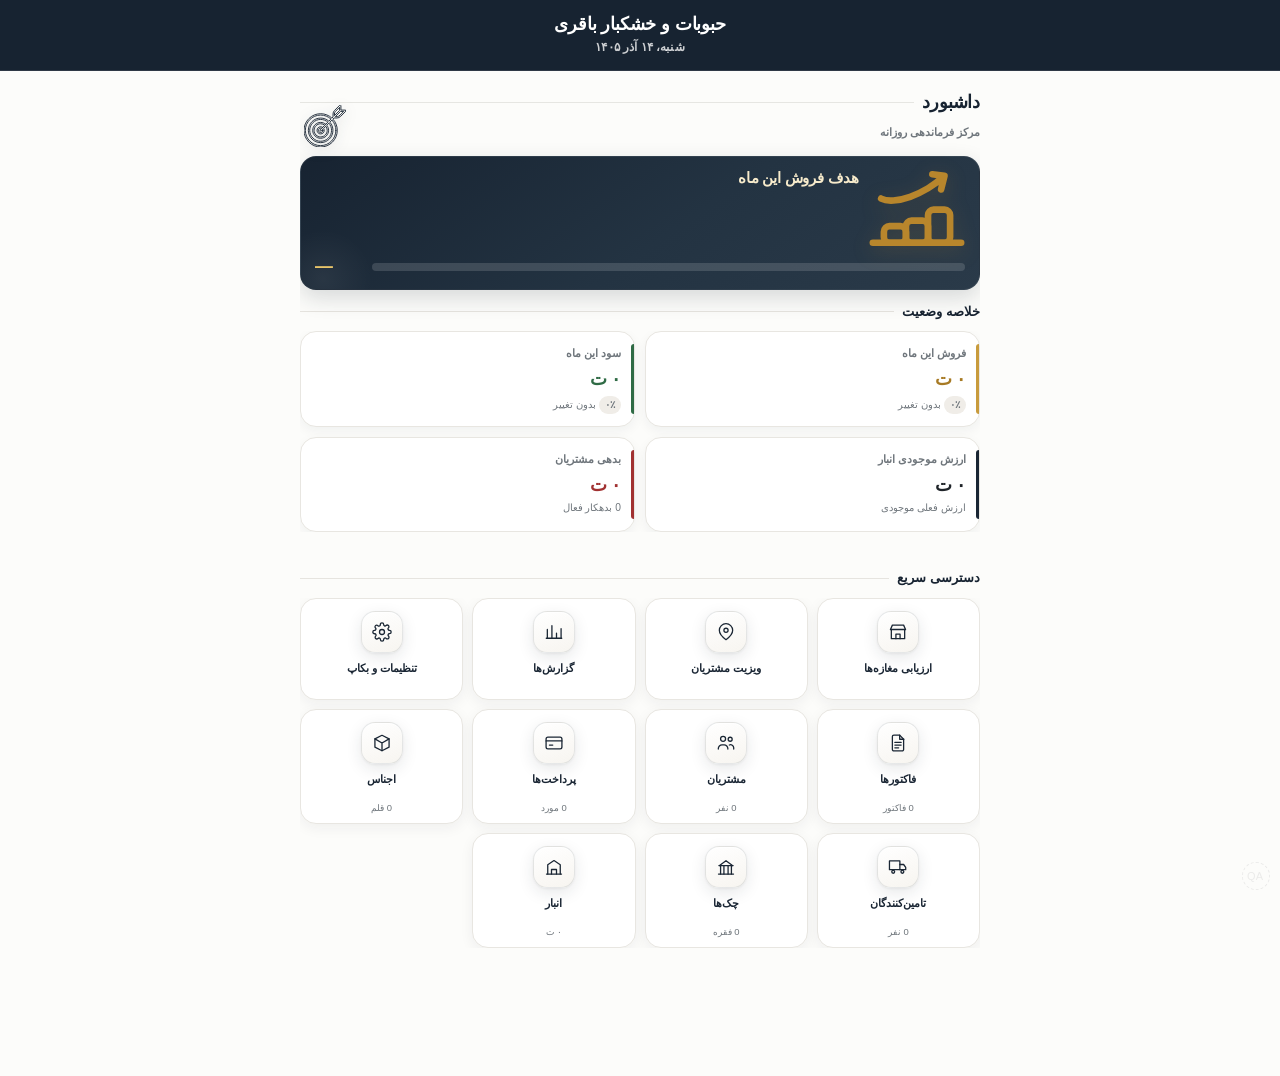
==== commit ffc52a3a: "Add files via upload" ====
--- a/index.html
+++ b/index.html
@@ -25,7 +25,6 @@
 <body class="page-dashboard">
 <header>
   <h1>حبوبات و خشکبار باقری</h1>
-  <p>دفتر حساب — فروش، مشتریان، انبار، تامین‌کننده‌ها</p>
   <p class="header-date" id="header-date" aria-live="polite"></p>
 </header>
 <nav id="nav"></nav>
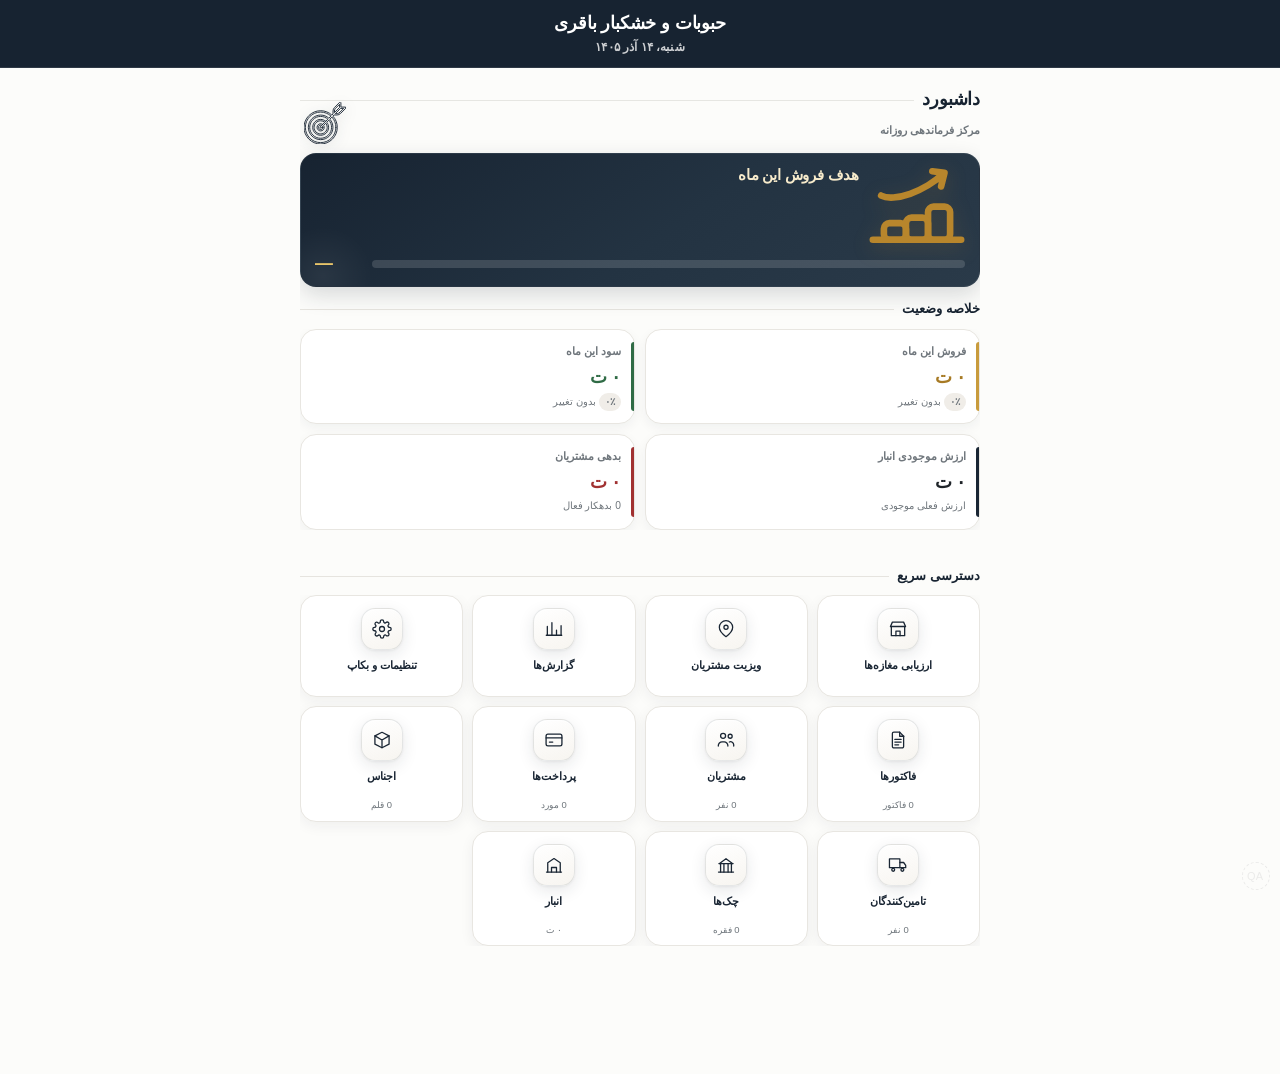
==== commit 07848157: "Add files via upload" ====
--- a/index.html
+++ b/index.html
@@ -47,6 +47,8 @@
 <script src="./js/prospect-scoring.js"></script>
 <script src="./js/prospect-db.js"></script>
 <script src="./js/prospect-core.js"></script>
+<script src="./js/game-config.js"></script>
+<script src="./js/game-logic.js"></script>
 <script src="./js/router.js"></script>
 <script src="./js/view.host.js"></script>
 <script src="./js/views/dashboard.js"></script>
@@ -66,6 +68,7 @@
 <script src="./js/views/evaluation.js"></script>
 <script src="./js/views/checks.js"></script>
 <script src="./js/views/invoice.js"></script>
+<script src="./js/views/game-center.js"></script>
 <script src="./js/views/settings.js"></script>
 
 <script>
--- a/css/app.css
+++ b/css/app.css
@@ -95,7 +95,7 @@
 
 /* ===================== HEADER ===================== */
 header{
-  padding:calc(12px + var(--safe-top)) 16px 14px;
+  padding:calc(12px + var(--safe-top)) 16px 12px;
   text-align:center;
   background:var(--color-primary);
   border-bottom:1px solid rgba(255,255,255,0.08);
@@ -109,21 +109,14 @@
   font-weight:800;
   color:#fff;
   letter-spacing:.15px;
-  line-height:1.35;
-}
-header p{
-  margin:3px 0 0;
-  font-size:.75rem;
-  color:rgba(255,255,255,.68);
-  font-weight:500;
-  line-height:1.4;
+  line-height:1.3;
 }
 header .header-date{
-  margin:4px 0 0;
+  margin:5px 0 0;
   font-size:.72rem;
   color:rgba(255,255,255,.78);
   font-weight:600;
-  line-height:1.35;
+  line-height:1.3;
   letter-spacing:.1px;
 }
 
@@ -1640,7 +1633,7 @@
 main{padding-top:16px;}
 header{background:#172331;color:#fff;border-bottom-color:rgba(255,255,255,.10);}
 header h1{font-size:1.12rem;letter-spacing:-.15px;}
-header p{color:rgba(255,255,255,.68);}
+header .header-date{color:rgba(255,255,255,.78);}
 h2.section-title{color:#172331;font-size:1.12rem;margin:2px 0 16px;}
 h2.section-title::after{border-color:#E4E4E0;}
 
